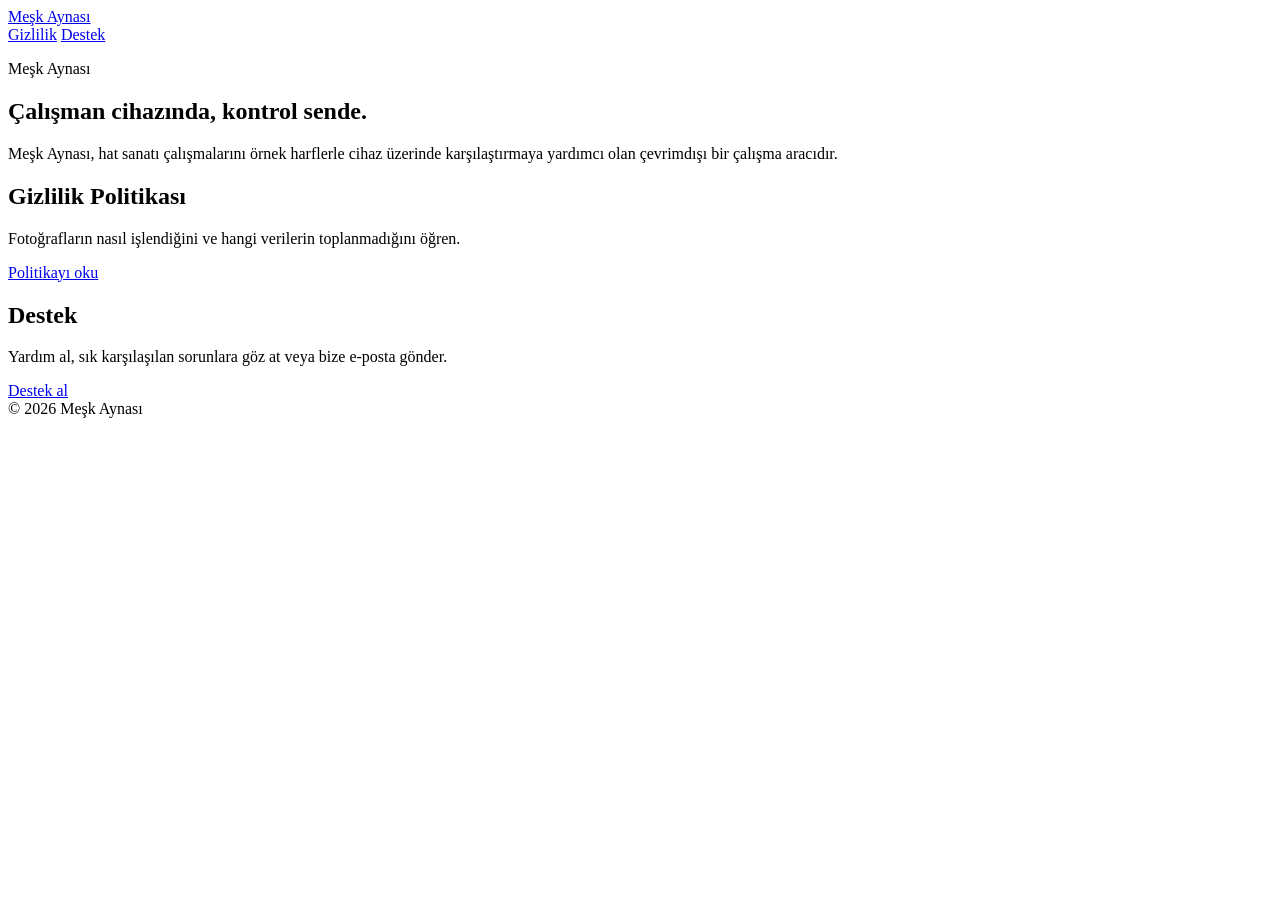
==== index.html @ 7868d242 "Add Meşk Aynası home page" ====
<!doctype html>
<html lang="tr">
  <head>
    <meta charset="utf-8">
    <meta name="viewport" content="width=device-width, initial-scale=1">
    <meta name="description" content="Meşk Aynası gizlilik politikası ve destek merkezi.">
    <title>Meşk Aynası</title>
    <link rel="stylesheet" href="/styles.css">
  </head>
  <body>
    <header class="site-header">
      <nav class="nav" aria-label="Ana menü">
        <a class="brand" href="/">Meşk Aynası</a>
        <div class="nav-links">
          <a href="/privacy/">Gizlilik</a>
          <a href="/support/">Destek</a>
        </div>
      </nav>
    </header>
    <main>
      <section class="hero">
        <p class="eyebrow">Meşk Aynası</p>
        <h1>Çalışman cihazında, kontrol sende.</h1>
        <p class="lead">
          Meşk Aynası, hat sanatı çalışmalarını örnek harflerle cihaz üzerinde
          karşılaştırmaya yardımcı olan çevrimdışı bir çalışma aracıdır.
        </p>
      </section>
      <div class="cards">
        <article class="card">
          <h2>Gizlilik Politikası</h2>
          <p>Fotoğrafların nasıl işlendiğini ve hangi verilerin toplanmadığını öğren.</p>
          <a class="button secondary" href="/privacy/">Politikayı oku</a>
        </article>
        <article class="card">
          <h2>Destek</h2>
          <p>Yardım al, sık karşılaşılan sorunlara göz at veya bize e-posta gönder.</p>
          <a class="button secondary" href="/support/">Destek al</a>
        </article>
      </div>
    </main>
    <footer>© 2026 Meşk Aynası</footer>
  </body>
</html>
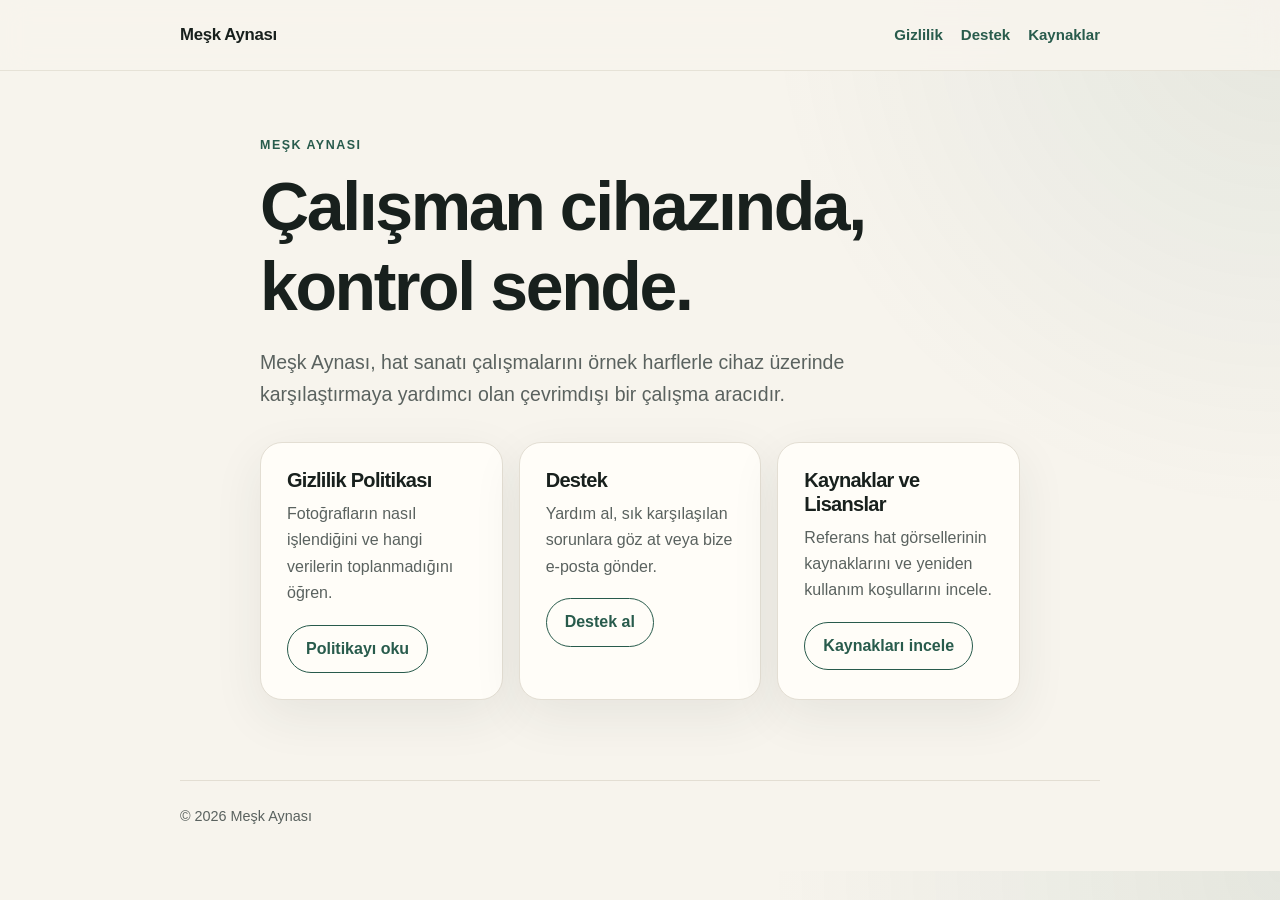
==== commit 1dcadec5: "Add reference image sources and licenses" ====
--- a/index.html
+++ b/index.html
@@ -14,6 +14,7 @@
         <div class="nav-links">
           <a href="/privacy/">Gizlilik</a>
           <a href="/support/">Destek</a>
+          <a href="/licenses/">Kaynaklar</a>
         </div>
       </nav>
     </header>
@@ -37,6 +38,11 @@
           <p>Yardım al, sık karşılaşılan sorunlara göz at veya bize e-posta gönder.</p>
           <a class="button secondary" href="/support/">Destek al</a>
         </article>
+        <article class="card">
+          <h2>Kaynaklar ve Lisanslar</h2>
+          <p>Referans hat görsellerinin kaynaklarını ve yeniden kullanım koşullarını incele.</p>
+          <a class="button secondary" href="/licenses/">Kaynakları incele</a>
+        </article>
       </div>
     </main>
     <footer>© 2026 Meşk Aynası</footer>
--- a/styles.css
+++ b/styles.css
@@ -0,0 +1,253 @@
+:root {
+  color-scheme: light;
+  --background: #f7f4ed;
+  --surface: #fffdf8;
+  --text: #18201d;
+  --muted: #5a625f;
+  --accent: #285b4c;
+  --accent-soft: #e9f2ee;
+  --line: #e3ded3;
+  --shadow: 0 16px 50px rgba(40, 55, 49, 0.08);
+}
+
+* {
+  box-sizing: border-box;
+}
+
+html {
+  scroll-behavior: smooth;
+}
+
+body {
+  margin: 0;
+  background:
+    radial-gradient(circle at top right, rgba(40, 91, 76, 0.09), transparent 32rem),
+    var(--background);
+  color: var(--text);
+  font-family: Inter, ui-sans-serif, -apple-system, BlinkMacSystemFont, "Segoe UI", sans-serif;
+  line-height: 1.65;
+}
+
+a {
+  color: var(--accent);
+  text-underline-offset: 0.18em;
+}
+
+a:hover {
+  text-decoration-thickness: 2px;
+}
+
+.site-header {
+  border-bottom: 1px solid rgba(227, 222, 211, 0.85);
+  background: rgba(247, 244, 237, 0.88);
+  backdrop-filter: blur(14px);
+}
+
+.nav {
+  width: min(100% - 32px, 920px);
+  min-height: 70px;
+  margin: 0 auto;
+  display: flex;
+  align-items: center;
+  justify-content: space-between;
+  gap: 24px;
+}
+
+.brand {
+  color: var(--text);
+  font-size: 1.05rem;
+  font-weight: 800;
+  letter-spacing: -0.02em;
+  text-decoration: none;
+}
+
+.nav-links {
+  display: flex;
+  flex-wrap: wrap;
+  gap: 18px;
+}
+
+.nav-links a {
+  font-size: 0.94rem;
+  font-weight: 650;
+  text-decoration: none;
+}
+
+main {
+  width: min(100% - 32px, 760px);
+  margin: 0 auto;
+  padding: 64px 0 80px;
+}
+
+.hero {
+  margin-bottom: 32px;
+}
+
+.eyebrow {
+  margin: 0 0 10px;
+  color: var(--accent);
+  font-size: 0.78rem;
+  font-weight: 800;
+  letter-spacing: 0.12em;
+  text-transform: uppercase;
+}
+
+h1,
+h2 {
+  line-height: 1.18;
+  letter-spacing: -0.035em;
+}
+
+h1 {
+  max-width: 700px;
+  margin: 0;
+  font-size: clamp(2.25rem, 7vw, 4.25rem);
+}
+
+.lead {
+  max-width: 660px;
+  margin: 20px 0 0;
+  color: var(--muted);
+  font-size: clamp(1.05rem, 2.5vw, 1.22rem);
+}
+
+.updated {
+  margin-top: 18px;
+  color: var(--muted);
+  font-size: 0.9rem;
+}
+
+.card,
+.content-section {
+  border: 1px solid var(--line);
+  border-radius: 22px;
+  background: var(--surface);
+  box-shadow: var(--shadow);
+}
+
+.content-section {
+  margin-top: 16px;
+  padding: clamp(22px, 5vw, 34px);
+}
+
+.content-section h2 {
+  margin: 0 0 12px;
+  font-size: 1.35rem;
+}
+
+.content-section p,
+.content-section ul {
+  margin-top: 0;
+  color: var(--muted);
+}
+
+.content-section p:last-child,
+.content-section ul:last-child {
+  margin-bottom: 0;
+}
+
+.content-section li + li {
+  margin-top: 8px;
+}
+
+.callout {
+  border-left: 5px solid var(--accent);
+  background: var(--accent-soft);
+}
+
+.actions {
+  display: flex;
+  flex-wrap: wrap;
+  gap: 12px;
+  margin-top: 24px;
+}
+
+.button {
+  display: inline-flex;
+  min-height: 46px;
+  align-items: center;
+  justify-content: center;
+  border: 1px solid var(--accent);
+  border-radius: 999px;
+  padding: 10px 18px;
+  background: var(--accent);
+  color: #fff;
+  font-weight: 750;
+  text-decoration: none;
+}
+
+.button.secondary {
+  background: transparent;
+  color: var(--accent);
+}
+
+.cards {
+  display: grid;
+  grid-template-columns: repeat(auto-fit, minmax(220px, 1fr));
+  gap: 16px;
+  margin-top: 26px;
+}
+
+.card {
+  padding: 26px;
+}
+
+.card h2 {
+  margin: 0 0 8px;
+  font-size: 1.25rem;
+}
+
+.card p {
+  margin: 0 0 18px;
+  color: var(--muted);
+}
+
+.license-credit {
+  border-radius: 14px;
+  padding: 16px;
+  background: #f3efe6;
+  color: var(--text);
+  font-size: 0.94rem;
+  overflow-wrap: anywhere;
+}
+
+.license-credit strong {
+  display: block;
+  margin-bottom: 6px;
+}
+
+.plain-list {
+  padding-left: 1.25rem;
+}
+
+footer {
+  width: min(100% - 32px, 920px);
+  margin: 0 auto;
+  border-top: 1px solid var(--line);
+  padding: 24px 0 42px;
+  color: var(--muted);
+  font-size: 0.9rem;
+}
+
+@media (max-width: 620px) {
+  .nav {
+    align-items: flex-start;
+    flex-direction: column;
+    gap: 8px;
+    padding: 16px 0;
+  }
+
+  main {
+    padding-top: 44px;
+  }
+
+  .cards {
+    grid-template-columns: 1fr;
+  }
+}
+
+@media (prefers-reduced-motion: reduce) {
+  html {
+    scroll-behavior: auto;
+  }
+}
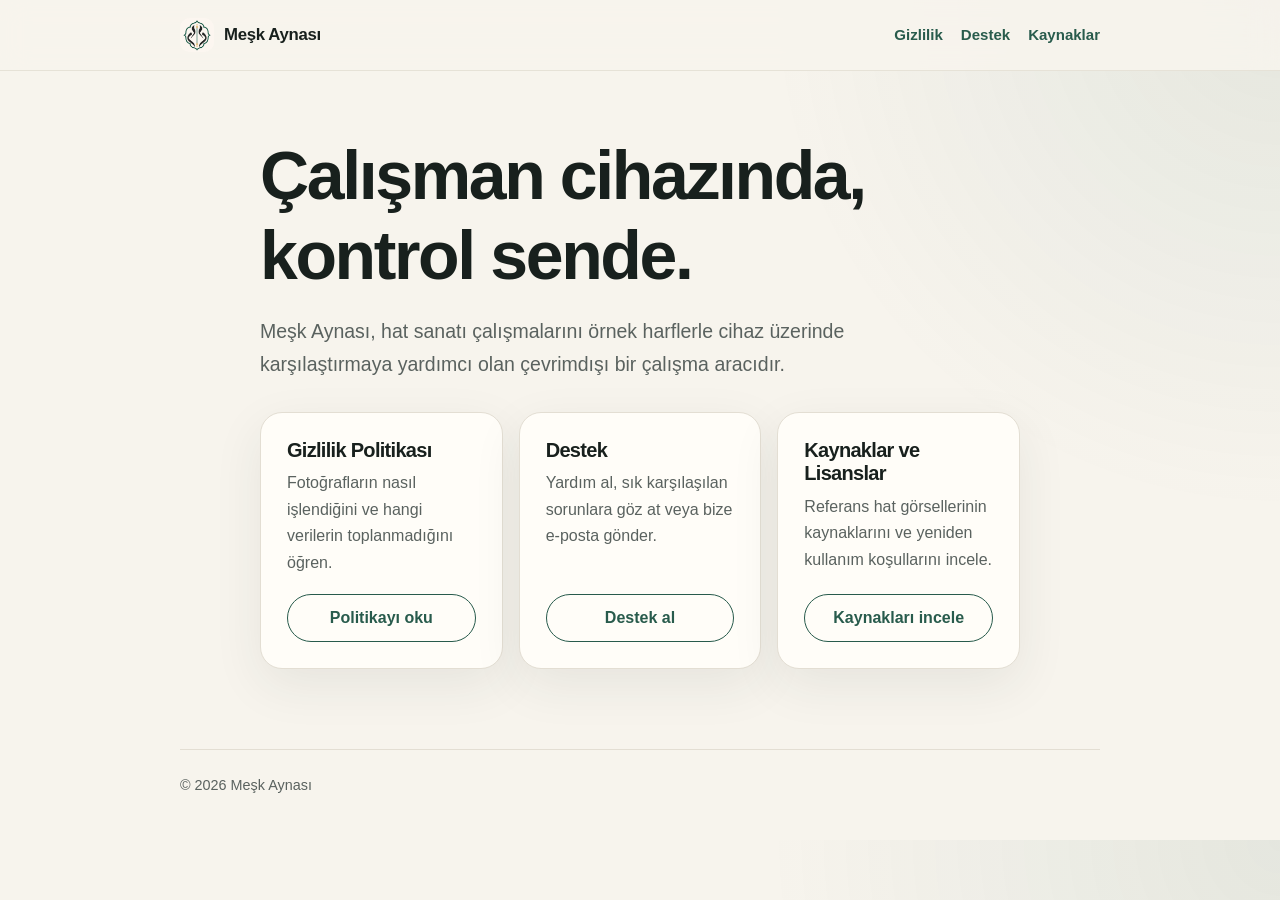
==== commit c88cc9dd: "Refine legal site branding and cards" ====
--- a/index.html
+++ b/index.html
@@ -10,7 +10,7 @@
   <body>
     <header class="site-header">
       <nav class="nav" aria-label="Ana menü">
-        <a class="brand" href="/">Meşk Aynası</a>
+        <a class="brand" href="/"><img class="brand-logo" src="/assets/mesk_aynasi_logo.png" alt="">Meşk Aynası</a>
         <div class="nav-links">
           <a href="/privacy/">Gizlilik</a>
           <a href="/support/">Destek</a>
@@ -20,7 +20,6 @@
     </header>
     <main>
       <section class="hero">
-        <p class="eyebrow">Meşk Aynası</p>
         <h1>Çalışman cihazında, kontrol sende.</h1>
         <p class="lead">
           Meşk Aynası, hat sanatı çalışmalarını örnek harflerle cihaz üzerinde
--- a/styles.css
+++ b/styles.css
@@ -54,11 +54,21 @@
 }
 
 .brand {
+  display: inline-flex;
+  align-items: center;
+  gap: 10px;
   color: var(--text);
   font-size: 1.05rem;
   font-weight: 800;
   letter-spacing: -0.02em;
   text-decoration: none;
+}
+
+.brand-logo {
+  width: 34px;
+  height: 34px;
+  border-radius: 10px;
+  object-fit: cover;
 }
 
 .nav-links {
@@ -189,6 +199,8 @@
 }
 
 .card {
+  display: flex;
+  flex-direction: column;
   padding: 26px;
 }
 
@@ -198,6 +210,7 @@
 }
 
 .card p {
+  flex: 1;
   margin: 0 0 18px;
   color: var(--muted);
 }
